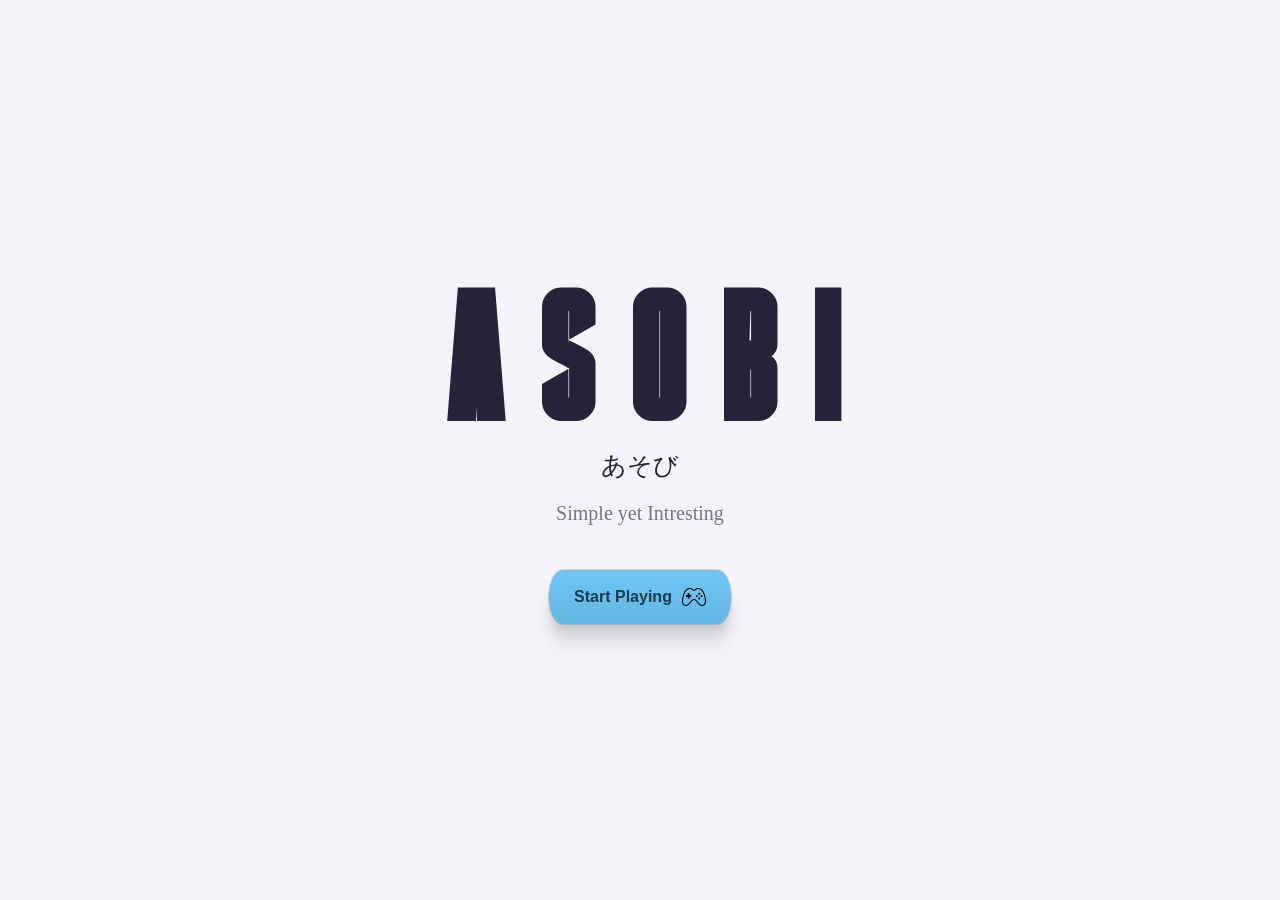
==== index.html @ 6155fca6 "seperating letter of logo(ASOBI)" ====
<!DOCTYPE html>
<html lang="en">

<head>
    <meta charset="UTF-8">
    <meta name="viewport" content="width=device-width, initial-scale=1.0">
    <title>ASOBI</title>
    <link rel="stylesheet" href="index_style.css">
</head>

<body>
    <main class="main">
        <div class="hero">
            <h1 class="logo">
                <span>A</span>
                <span>S</span>
                <span>O</span>
                <span>B</span>
                <span>I</span>
            </h1>
            <p class="japanese">あそび</p>
            <p class="moto">Simple yet Intresting</p>
            <!-- design by dexter-st -->
            <div class="btnWrap">
                <div class="line horizontal top"></div>
                <div class="line vertical right"></div>
                <div class="line horizontal bottom"></div>
                <div class="line vertical left"></div>
                <div class="dot top left"></div>
                <div class="dot top right"></div>
                <div class="dot bottom right"></div>
                <div class="dot bottom left"></div>

                <button id="startBtn">
                    <span class="btnText">Start Playing</span>
                    <img class="btnIcon" src="Icons/controller.svg" alt="controller">
                </button>
            </div>
        </div>
        </div>
    </main>
</body>

</html>
---- index_style.css ----
*{
    margin: 0;
    padding: 0;
    box-sizing: border-box;
}
@font-face{
    font-family: "The Aliens";
    src: url("Fonts/thealiens/thealiens-Regular.ttf")
    format("truetype");
}
body{
    min-height: 100vh;
    background: #f5f3fa;
    color: #25233a;
}
.main{
    min-height: 100vh;
    display: flex;
    justify-content: center;
    align-items: center;
    padding: 30px;
}
.hero{
    text-align: center;
}
.logo{
    font-family: "The Aliens";
    font-size: 180px;
    /* letter-spacing: 2px; */
    margin-bottom: 5px;
}
.japanese{
    font-size: 25px;
    margin-bottom: 20px;
}
.moto {
    font-size: 20px;
    color: #77758a;
    margin-bottom: 30px;
}
#startBtn{
    border: none;
    padding: 15px 35px;
    border-radius: 10px;
    font-size: 16px;
    background: #8067d8;
    color: white;
    cursor: pointer;
}
/* design by dexter-st  */
.btnWrap {
    --dot-size: 6px;
    --line-weight: 1px;
    --line-distance: 15px 20px;
    --animation-speed: 0.35s;
    --dot-color: #6b7280;
    --line-color: #9ca3af;

    position: relative;
    display: flex;
    justify-content: center;
    align-items: center;
    width: fit-content;
    margin: auto;
    padding: var(--line-distance);
    background-color: transparent;
    transition: background-color 0.3s ease-in-out;
}

.btnWrap:has(#startBtn:hover) {
    animation: showButtonColor 0.3s ease-in-out forwards;
    animation-delay: calc(var(--animation-speed) * 3);
}

@keyframes showButtonColor {
    0% {
        background-color: transparent;
    }

    100% {
        background-color: #87ceeb22;
    }
}

#startBtn {
    position: relative;
    display: flex;
    justify-content: center;
    align-items: center;
    gap: 10px;
    padding: 15px 25px;

    border: none;
    border-radius: 30% / 200%;

    background-color: #6ec6f5;
    background-image: linear-gradient(#ffffff00, #00000015);

    color: #173b50;
    font-size: 16px;
    font-weight: 600;

    cursor: pointer;

    box-shadow:
        0 0 0 1px #00000022,
        0 5px 4px #0000000a,
        0 12px 9px #0000000f,
        0 20px 15px #00000014;

    transition:
        background-color 0.2s ease-in-out,
        transform 0.2s ease-in-out,
        box-shadow 0.2s ease-in-out,
        border-radius 0.3s ease-in-out;
}

#startBtn:hover {
    background-color: #ffffff;
    transform: scale(1.05);
    border-radius: 10% / 200%;
}

#startBtn:active {
    background-color: #6ec6f5;
    transform: scale(0.98);
}

.btnIcon {
    width: 24px;
    height: 24px;
    object-fit: contain;
}

#startBtn:hover .btnIcon {
    stroke: #24536b;
}

/* dots */

.dot {
    position: absolute;
    width: var(--dot-size);
    aspect-ratio: 1;
    border-radius: 50%;
    background-color: var(--dot-color);
    opacity: 0;
}

/* lines */

.line {
    position: absolute;
    transition: all 0.3s ease-in-out;
}

.line.horizontal {
    height: var(--line-weight);
    width: 100%;
    background-image: repeating-linear-gradient(
        90deg,
        transparent 0 2px,
        var(--line-color) 2px 4px
    );
}

.line.vertical {
    width: var(--line-weight);
    height: 100%;
    background-image: repeating-linear-gradient(
        0deg,
        transparent 0 2px,
        var(--line-color) 2px 4px
    );
}

.line.top {
    top: 0;
    transform: rotate(5deg) scaleX(0);
    transform-origin: top left;
}

.line.right {
    right: 0;
    transform: rotate(5deg) scaleY(0);
    transform-origin: top right;
}

.line.bottom {
    bottom: 0;
    transform: rotate(5deg) scaleX(0);
    transform-origin: bottom right;
}

.line.left {
    left: 0;
    transform: scaleY(0);
    transform-origin: bottom left;
}

/* dots animation */

.btnWrap:has(#startBtn:hover) .dot.top.left {
    top: 50%;
    left: 20%;
    animation: moveTopLeft var(--animation-speed) ease-in-out forwards;
}

.btnWrap:has(#startBtn:hover) .dot.top.right {
    top: 50%;
    right: 20%;
    animation: moveTopRight var(--animation-speed) ease-in-out forwards;
    animation-delay: calc(var(--animation-speed) * 0.6);
}

.btnWrap:has(#startBtn:hover) .dot.bottom.right {
    bottom: 50%;
    right: 20%;
    animation: moveBottomRight var(--animation-speed) ease-in-out forwards;
    animation-delay: calc(var(--animation-speed) * 1.2);
}

.btnWrap:has(#startBtn:hover) .dot.bottom.left {
    bottom: 50%;
    left: 20%;
    animation: moveBottomLeft var(--animation-speed) ease-in-out forwards;
    animation-delay: calc(var(--animation-speed) * 1.8);
}

/* outline animation */

.btnWrap:has(#startBtn:hover) .line.top {
    animation: drawTop var(--animation-speed) ease-in-out forwards;
    animation-delay: calc(var(--animation-speed) * 0.8);
}

.btnWrap:has(#startBtn:hover) .line.right {
    animation: drawRight var(--animation-speed) ease-in-out forwards;
    animation-delay: calc(var(--animation-speed) * 1.4);
}

.btnWrap:has(#startBtn:hover) .line.bottom {
    animation: drawBottom var(--animation-speed) ease-in-out forwards;
    animation-delay: calc(var(--animation-speed) * 2);
}

.btnWrap:has(#startBtn:hover) .line.left {
    animation: drawLeft var(--animation-speed) ease-in-out forwards;
    animation-delay: calc(var(--animation-speed) * 2.4);
}

/* outline keyframes */

@keyframes drawTop {
    to {
        transform: rotate(0deg) scaleX(1);
    }
}

@keyframes drawRight {
    to {
        transform: rotate(0deg) scaleY(1);
    }
}

@keyframes drawBottom {
    to {
        transform: rotate(0deg) scaleX(1);
    }
}

@keyframes drawLeft {
    to {
        transform: scaleY(1);
    }
}

/* dot keyframes */

@keyframes moveTopLeft {
    90% {
        opacity: 0.6;
    }

    100% {
        top: -3px;
        left: -3px;
        opacity: 1;
    }
}

@keyframes moveTopRight {
    90% {
        opacity: 0.6;
    }

    100% {
        top: -3px;
        right: -3px;
        opacity: 1;
    }
}

@keyframes moveBottomRight {
    90% {
        opacity: 0.6;
    }

    100% {
        bottom: -3px;
        right: -3px;
        opacity: 1;
    }
}

@keyframes moveBottomLeft {
    90% {
        opacity: 0.6;
    }

    100% {
        bottom: -3px;
        left: -3px;
        opacity: 1;
    }
}
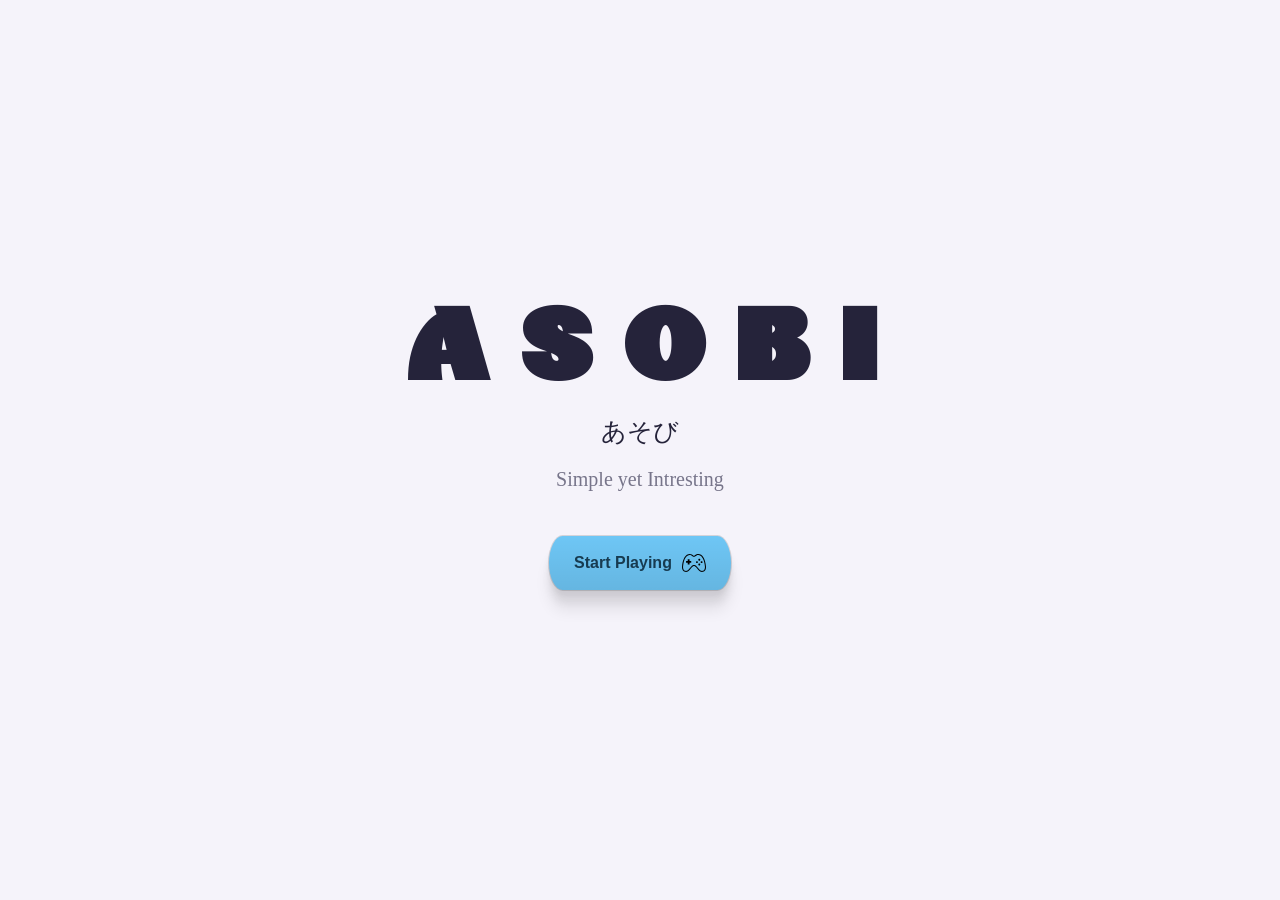
==== commit 2c09e45d: "hover sound effect added" ====
--- a/index.html
+++ b/index.html
@@ -39,6 +39,7 @@
         </div>
         </div>
     </main>
+    <script src="index_script.js"></script>
 </body>
 
 </html>
--- a/index_style.css
+++ b/index_style.css
@@ -7,6 +7,10 @@
     font-family: "The Aliens";
     src: url("Fonts/thealiens/thealiens-Regular.ttf")
     format("truetype");
+}
+@font-face {
+    font-family: "NV CHOOM";
+    src: url("Fonts/nv-choom-demo/NV CHOOM.ttf");
 }
 body{
     min-height: 100vh;
@@ -24,9 +28,9 @@
     text-align: center;
 }
 .logo{
-    font-family: "The Aliens";
-    font-size: 180px;
-    /* letter-spacing: 2px; */
+    font-family: "NV CHOOM";
+    font-size: 100px;
+    /* letter-spacing: -10px; */
     margin-bottom: 5px;
 }
 .japanese{
@@ -323,4 +327,13 @@
         left: -3px;
         opacity: 1;
     }
+}
+.logo span{
+    display: inline-block;
+    cursor: pointer;
+    transition: transform 0.35s ease;
+}
+.logo span:hover{
+    transform: scaleX(1.3);
+    /* margin: 0 5px; */
 }
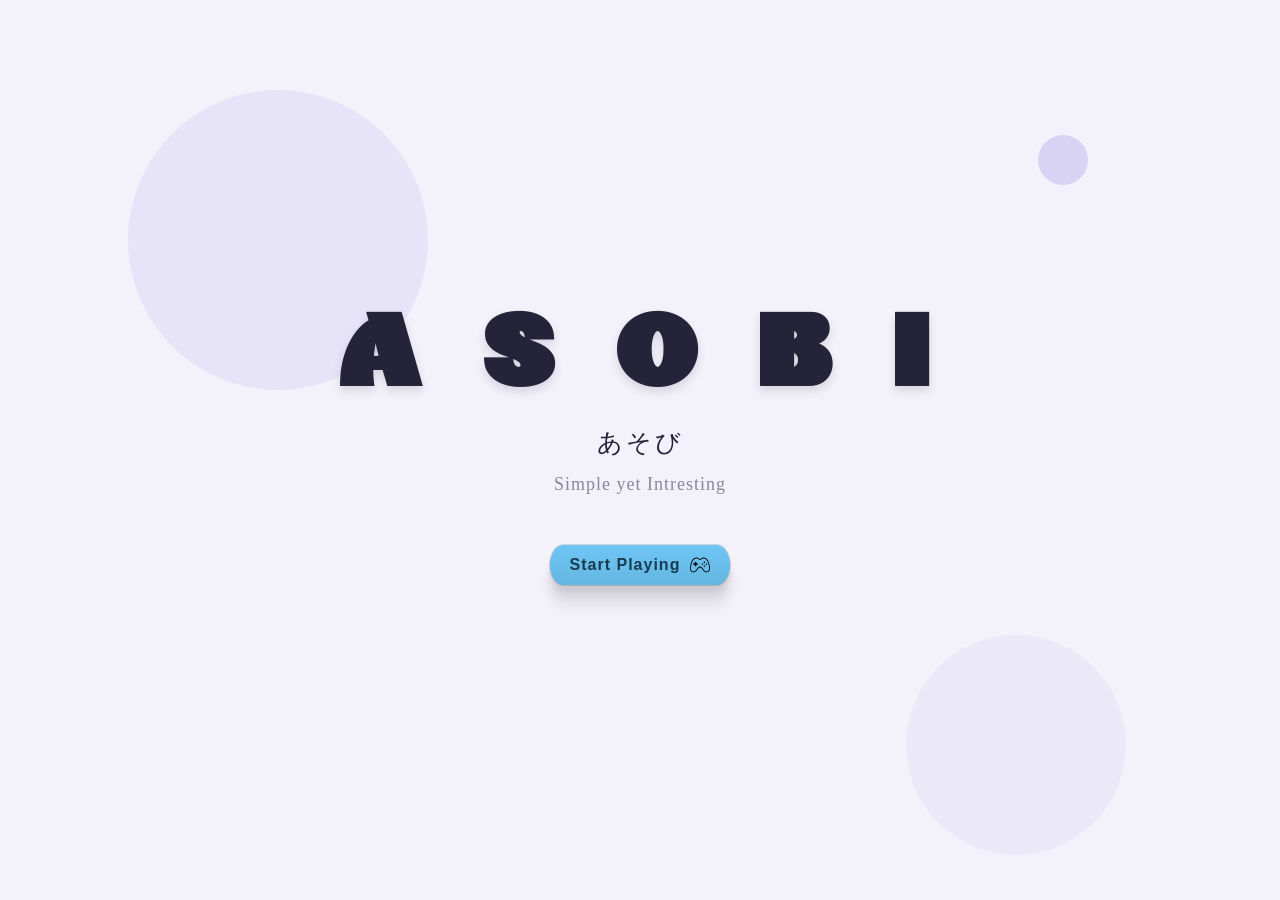
==== commit 7f1de9e6: "added a small decor circle" ====
--- a/index.html
+++ b/index.html
@@ -10,6 +10,7 @@
 
 <body>
     <main class="main">
+        <div class="smallCircle"></div>
         <div class="hero">
             <h1 class="logo">
                 <span>A</span>
--- a/index_style.css
+++ b/index_style.css
@@ -1,48 +1,65 @@
-*{
+* {
     margin: 0;
     padding: 0;
     box-sizing: border-box;
 }
-@font-face{
+
+@font-face {
     font-family: "The Aliens";
-    src: url("Fonts/thealiens/thealiens-Regular.ttf")
-    format("truetype");
-}
+    src: url("Fonts/thealiens/thealiens-Regular.ttf") format("truetype");
+}
+
 @font-face {
     font-family: "NV CHOOM";
     src: url("Fonts/nv-choom-demo/NV CHOOM.ttf");
 }
-body{
+
+body {
     min-height: 100vh;
-    background: #f5f3fa;
+    background: #f3f1fa;
     color: #25233a;
-}
-.main{
+    position: relative;
+    overflow: hidden;
+}
+
+.main {
     min-height: 100vh;
     display: flex;
     justify-content: center;
     align-items: center;
     padding: 30px;
 }
-.hero{
+
+.hero {
     text-align: center;
-}
-.logo{
+    display: flex;
+    flex-direction: column;
+    align-items: center;
+    padding: 20px;
+}
+
+.logo {
     font-family: "NV CHOOM";
     font-size: 100px;
-    /* letter-spacing: -10px; */
-    margin-bottom: 5px;
-}
-.japanese{
+    letter-spacing: 15px;
+    margin-bottom: 10px;
+    text-shadow: 0 5px 10px #25233a22;
+}
+
+.japanese {
     font-size: 25px;
-    margin-bottom: 20px;
-}
+    margin-bottom: 15px;
+    letter-spacing: 3px;
+}
+
 .moto {
-    font-size: 20px;
-    color: #77758a;
+    font-size: 18px;
+    color: #8a8799;
     margin-bottom: 30px;
-}
-#startBtn{
+    letter-spacing: 1px;
+}
+
+#startBtn {
     border: none;
     padding: 15px 35px;
     border-radius: 10px;
@@ -51,6 +68,7 @@
     color: white;
     cursor: pointer;
 }
+
 /* design by dexter-st  */
 .btnWrap {
     --dot-size: 6px;
@@ -92,7 +110,9 @@
     justify-content: center;
     align-items: center;
     gap: 10px;
-    padding: 15px 25px;
+    padding: 10px 20px;
+    margin-top: 5px;
+    letter-spacing: 1px;
 
     border: none;
     border-radius: 30% / 200%;
@@ -114,7 +134,7 @@
 
     transition:
         background-color 0.2s ease-in-out,
-        transform 0.2s ease-in-out,
+        transform 0.3s ease-in-out,
         box-shadow 0.2s ease-in-out,
         border-radius 0.3s ease-in-out;
 }
@@ -131,13 +151,22 @@
 }
 
 .btnIcon {
-    width: 24px;
-    height: 24px;
-    object-fit: contain;
-}
-
-#startBtn:hover .btnIcon {
+    width: 20px;
+    height: 20px;
+    fill: none;
     stroke: #24536b;
+    stroke-width: 1.5;
+    stroke-linecap: round;
+    stroke-linejoin: round;
+    transition: 0.3s ease-in-out;
+}
+
+.btnText, .btnIcon{
+    transition: 0.3s ease;
+}
+#startBtn:hover .btnText,
+#startBtn:hover .btnIcon{
+    transform: translateX(3px);
 }
 
 /* dots */
@@ -161,21 +190,17 @@
 .line.horizontal {
     height: var(--line-weight);
     width: 100%;
-    background-image: repeating-linear-gradient(
-        90deg,
-        transparent 0 2px,
-        var(--line-color) 2px 4px
-    );
+    background-image: repeating-linear-gradient(90deg,
+            transparent 0 2px,
+            var(--line-color) 2px 4px);
 }
 
 .line.vertical {
     width: var(--line-weight);
     height: 100%;
-    background-image: repeating-linear-gradient(
-        0deg,
-        transparent 0 2px,
-        var(--line-color) 2px 4px
-    );
+    background-image: repeating-linear-gradient(0deg,
+            transparent 0 2px,
+            var(--line-color) 2px 4px);
 }
 
 .line.top {
@@ -328,12 +353,49 @@
         opacity: 1;
     }
 }
-.logo span{
+
+.logo span {
     display: inline-block;
     cursor: pointer;
     transition: transform 0.35s ease;
 }
-.logo span:hover{
+
+.logo span:hover {
     transform: scaleX(1.3);
     /* margin: 0 5px; */
+}
+
+body::before {
+    content: "";
+    position: absolute;
+    width: 300px;
+    height: 300px;
+    background: #dcd6f7;
+    border-radius: 50%;
+    top: 10%;
+    left: 10%;
+    opacity: 0.5;
+    z-index: -1;
+}
+
+body::after {
+    content: "";
+    position: absolute;
+    width: 220px;
+    height: 220px;
+    background: #e4dff8;
+    border-radius: 50%;
+    bottom: 5%;
+    right: 12%;
+    opacity: 0.5;
+    z-index: -1;
+}
+.smallCircle{
+    position: absolute;
+    width: 50px;
+    height: 50px;
+    background: #d8d2f3;
+    border-radius: 50%;
+    top: 15%;
+    right: 15%;
 }
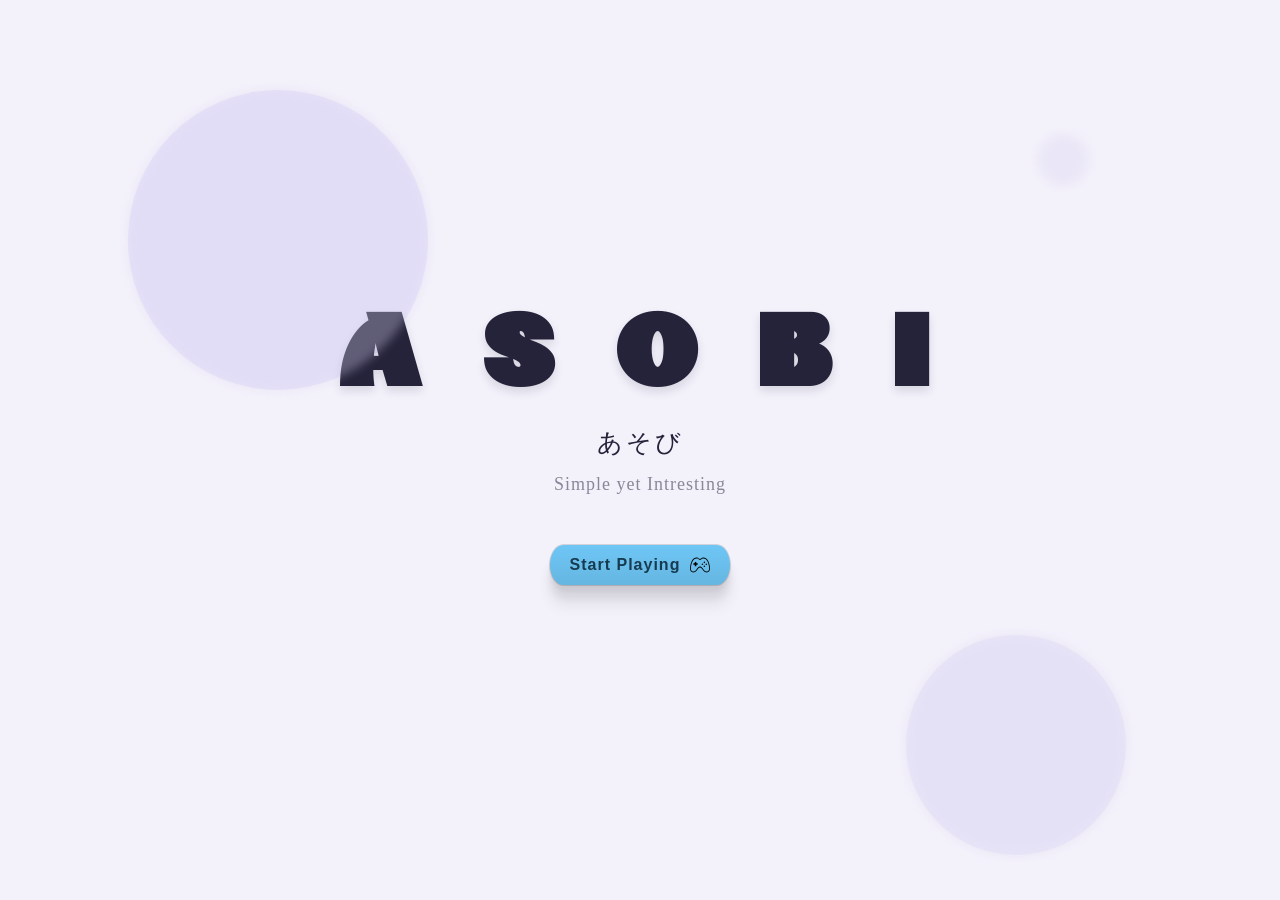
==== commit a781554e: "building landing page bg" ====
--- a/index.html
+++ b/index.html
@@ -10,7 +10,9 @@
 
 <body>
     <main class="main">
-        <div class="smallCircle"></div>
+        <div class="circle circleOne"></div>
+        <div class="circle circleTwo"></div>
+        <div class="circle circleThree"></div>
         <div class="hero">
             <h1 class="logo">
                 <span>A</span>
--- a/index_style.css
+++ b/index_style.css
@@ -36,6 +36,7 @@
     flex-direction: column;
     align-items: center;
     padding: 20px;
+    z-index: 0;
 }
 
 .logo {
@@ -390,12 +391,29 @@
     opacity: 0.5;
     z-index: -1;
 }
-.smallCircle{
+.circle{
     position: absolute;
+    border-radius: 50%;
+    background: #d8d2f355;
+    filter: blur(5px);
+    z-index: 1;
+}
+.circleOne{
+    width: 300px;
+    height: 300px;
+    top: 10%;
+    left: 10%;
+}
+.circleTwo{
+    width: 220px;
+    height: 220px;
+    bottom: 5%;
+    right: 12%;
+}
+.circleThree{
     width: 50px;
     height: 50px;
-    background: #d8d2f3;
-    border-radius: 50%;
     top: 15%;
     right: 15%;
+
 }
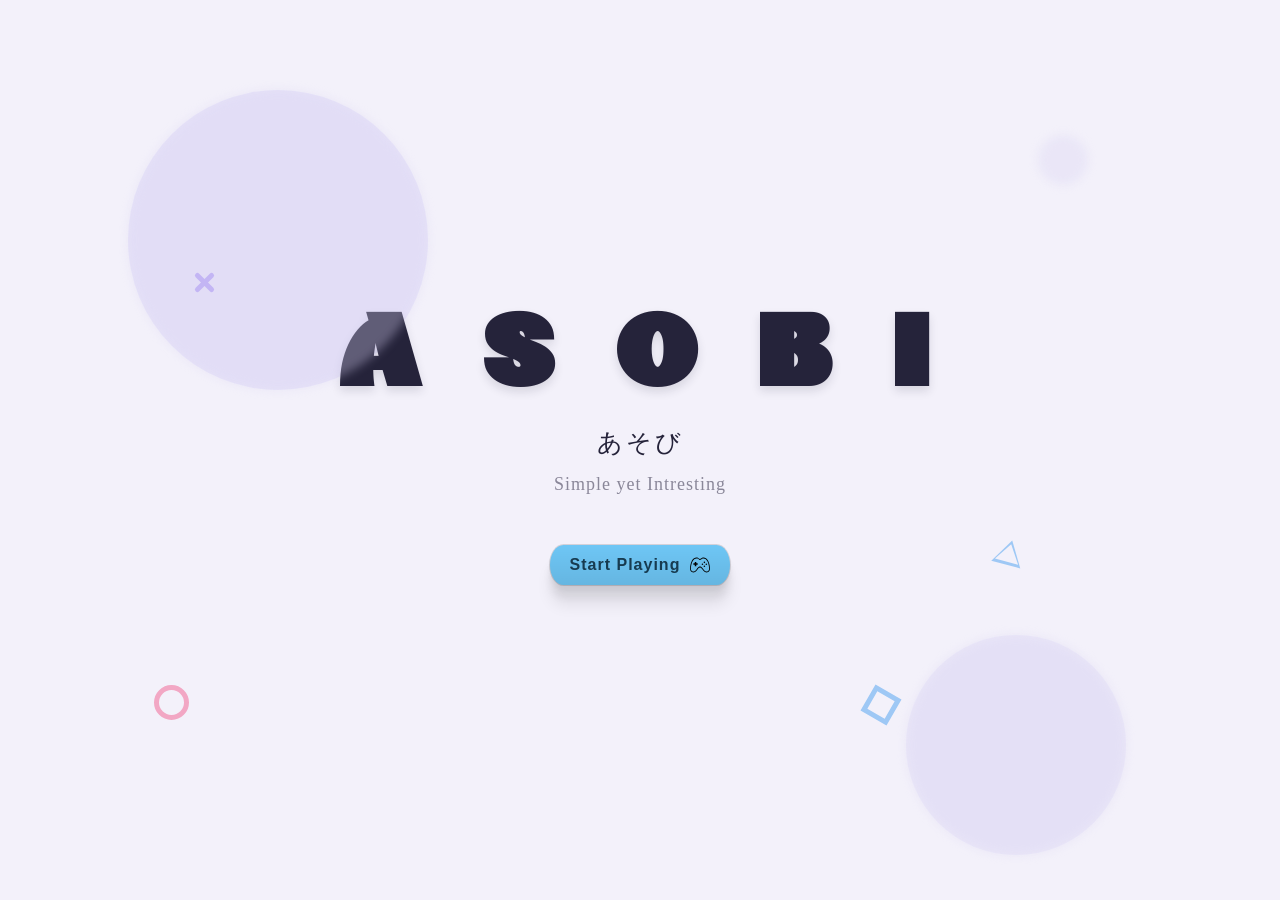
==== commit 54c1f810: "decor shapes added" ====
--- a/index.html
+++ b/index.html
@@ -13,6 +13,10 @@
         <div class="circle circleOne"></div>
         <div class="circle circleTwo"></div>
         <div class="circle circleThree"></div>
+        <div class="shapeX"></div>
+        <div class="shape shapeO"></div>
+        <div class="shape shapeSquare"></div>
+        <div class="shape shapetri"></div>
         <div class="hero">
             <h1 class="logo">
                 <span>A</span>
--- a/index_style.css
+++ b/index_style.css
@@ -101,7 +101,7 @@
     }
 
     100% {
-        background-color: #87ceeb22;
+        background-color: #18a3da22;
     }
 }
 
@@ -416,4 +416,76 @@
     top: 15%;
     right: 15%;
 
+}
+.shape{
+    position: absolute;
+    z-index: 1;
+    color: #b9a7f5;
+}
+.shapeO{
+    width: 35px;
+    height: 35px;
+    border: 5px solid #f2a7c4;
+    border-radius: 50%;
+    bottom: 20%;
+    left: 12%;
+}
+.shapeSquare {
+    position: absolute;
+    width: 30px;
+    height: 30px;
+    bottom: 20%;
+    right: 30%;
+    border: 5px solid #9ec8f5;
+    transform: rotate(30deg);
+    z-index: 2;
+}
+.shapeX{
+    position: absolute;
+    width: 25px;
+    height: 25px;
+    top: 30%;
+    left: 15%;
+    transform: rotate(45deg);
+}
+.shapeX::before,
+.shapeX::after{
+    content: "";
+    position: absolute;
+    width: 25px;
+    height: 5px;
+    background: #b9a7f5;
+    border-radius: 5px;
+    top: 10px;
+    left: 0;
+}
+.shapeX::after{
+    transform: rotate(90deg);
+}
+.shapetri{
+    width: 0;
+    height: 0;
+    border-left: 15px 
+    solid transparent;
+    border-right: 15px
+    solid transparent;
+    border-bottom: 25px
+    solid #9ec8f5;
+    top: 60%;
+    right: 20%;
+    transform: rotate(15deg);
+}
+.shapetri::after{
+    content: "";
+    position: absolute;
+    top: 4px;
+    left: -12px;
+    width: 0;
+    height: 0;
+    border-left: 12px
+    solid transparent;
+    border-right: 12px
+    solid transparent;
+    border-bottom: 18px
+    solid #f3f1fa;
 }
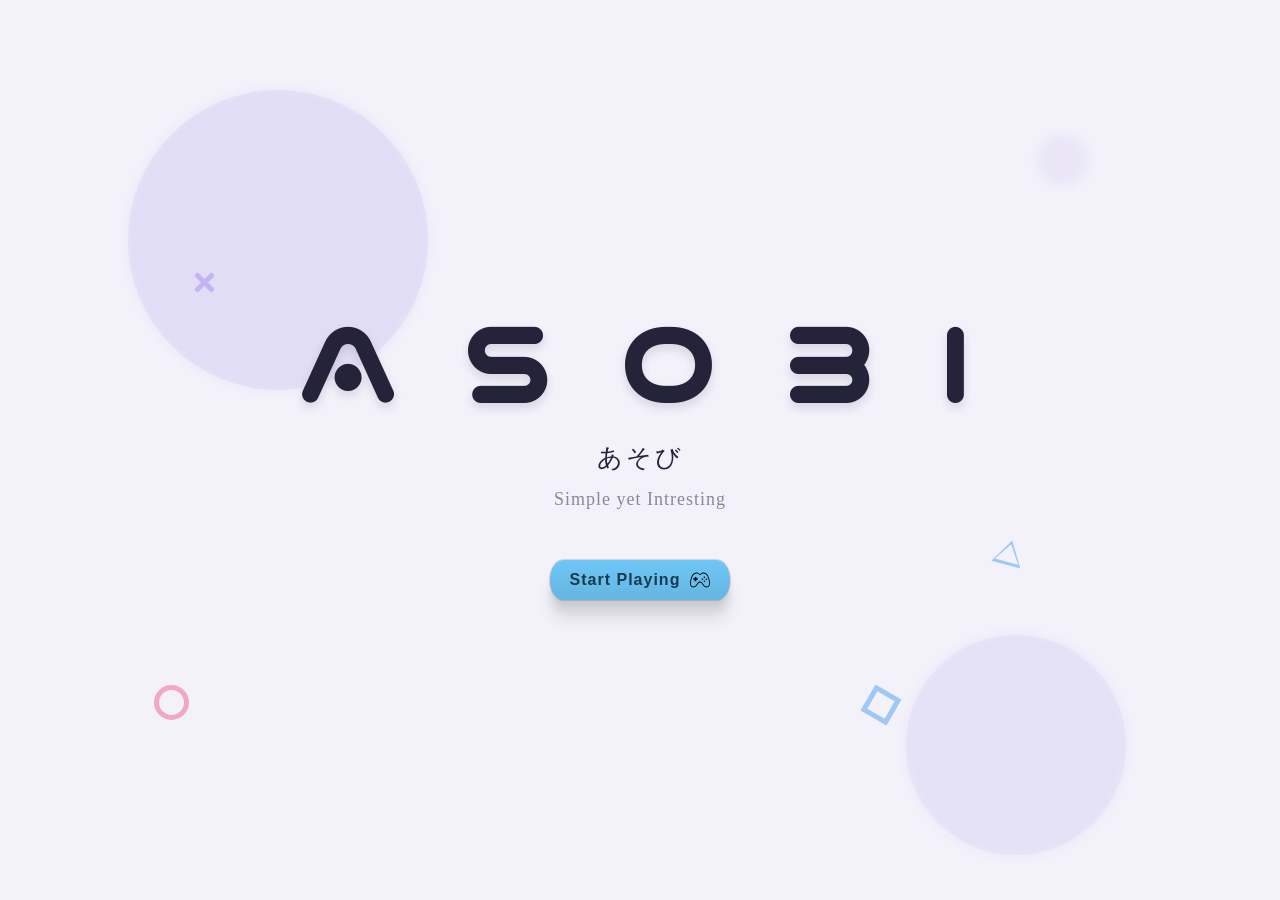
==== commit 1895267d: "leaderbaord finally workin'" ====
--- a/index.html
+++ b/index.html
@@ -27,6 +27,7 @@
             </h1>
             <p class="japanese">あそび</p>
             <p class="moto">Simple yet Intresting</p>
+            
             <!-- design by dexter-st -->
             <div class="btnWrap">
                 <div class="line horizontal top"></div>
--- a/index_style.css
+++ b/index_style.css
@@ -12,6 +12,10 @@
 @font-face {
     font-family: "NV CHOOM";
     src: url("Fonts/nv-choom-demo/NV CHOOM.ttf");
+}
+@font-face{
+    font-family: "VARINO";
+    src: url("Fonts/varino/Varino - Normal.ttf");
 }
 
 body {
@@ -36,11 +40,11 @@
     flex-direction: column;
     align-items: center;
     padding: 20px;
-    z-index: 0;
+    z-index: 1;
 }
 
 .logo {
-    font-family: "NV CHOOM";
+    font-family: "VARINO";
     font-size: 100px;
     letter-spacing: 15px;
     margin-bottom: 10px;
